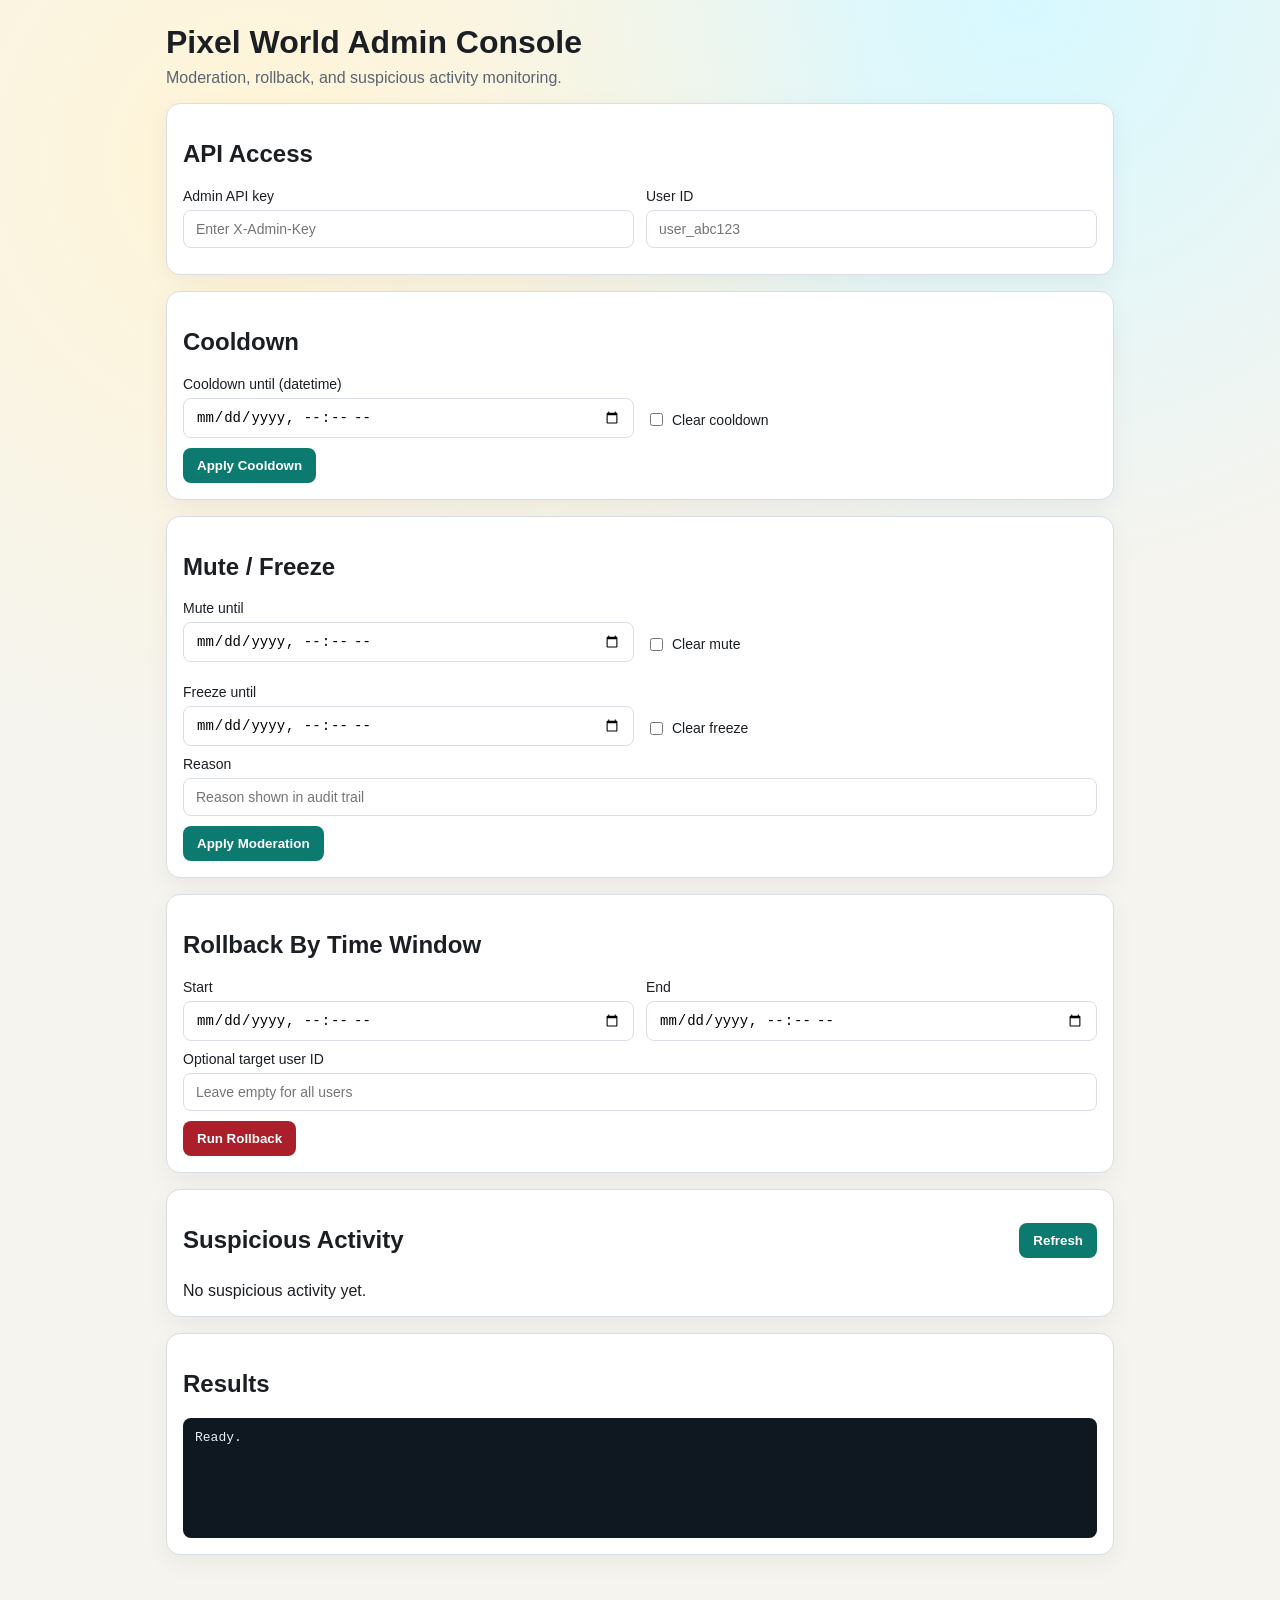
==== admin.html @ a205a8d2 "A lot of Changes" ====
<!DOCTYPE html>
<html lang="en">

<head>
    <meta charset="UTF-8">
    <meta name="viewport" content="width=device-width, initial-scale=1.0">
    <title>Pixel World Admin</title>
    <link rel="stylesheet" href="static/css/admin.css">
</head>

<body>
    <main class="admin-wrap">
        <header class="hero">
            <h1>Pixel World Admin Console</h1>
            <p>Moderation, rollback, and suspicious activity monitoring.</p>
        </header>

        <section class="card">
            <h2>API Access</h2>
            <div class="grid2">
                <label>
                    Admin API key
                    <input id="adminKey" type="password" placeholder="Enter X-Admin-Key" autocomplete="off">
                </label>
                <label>
                    User ID
                    <input id="userId" type="text" placeholder="user_abc123" autocomplete="off">
                </label>
            </div>
        </section>

        <section class="card">
            <h2>Cooldown</h2>
            <div class="grid2">
                <label>
                    Cooldown until (datetime)
                    <input id="cooldownUntil" type="datetime-local">
                </label>
                <label class="inline-check">
                    <input id="clearCooldown" type="checkbox">
                    Clear cooldown
                </label>
            </div>
            <button id="applyCooldown">Apply Cooldown</button>
        </section>

        <section class="card">
            <h2>Mute / Freeze</h2>
            <div class="grid2">
                <label>
                    Mute until
                    <input id="muteUntil" type="datetime-local">
                </label>
                <label class="inline-check">
                    <input id="clearMute" type="checkbox">
                    Clear mute
                </label>
                <label>
                    Freeze until
                    <input id="freezeUntil" type="datetime-local">
                </label>
                <label class="inline-check">
                    <input id="clearFreeze" type="checkbox">
                    Clear freeze
                </label>
            </div>
            <label>
                Reason
                <input id="moderationReason" type="text" placeholder="Reason shown in audit trail">
            </label>
            <button id="applyModeration">Apply Moderation</button>
        </section>

        <section class="card">
            <h2>Rollback By Time Window</h2>
            <div class="grid2">
                <label>
                    Start
                    <input id="rollbackStart" type="datetime-local">
                </label>
                <label>
                    End
                    <input id="rollbackEnd" type="datetime-local">
                </label>
            </div>
            <label>
                Optional target user ID
                <input id="rollbackUserId" type="text" placeholder="Leave empty for all users">
            </label>
            <button id="runRollback" class="danger">Run Rollback</button>
        </section>

        <section class="card">
            <div class="row">
                <h2>Suspicious Activity</h2>
                <button id="refreshSuspicious">Refresh</button>
            </div>
            <div id="suspiciousList" class="list">No suspicious activity yet.</div>
        </section>

        <section class="card">
            <h2>Results</h2>
            <pre id="resultBox">Ready.</pre>
        </section>
    </main>

    <script src="static/js/admin.js" defer></script>
</body>

</html>
---- static/css/admin.css ----
:root {
    --bg: #f5f4ef;
    --card: #ffffff;
    --text: #1b1f24;
    --muted: #5b6470;
    --border: #d8dde6;
    --accent: #0d7a6f;
    --danger: #ab1f2b;
}

* {
    box-sizing: border-box;
}

body {
    margin: 0;
    font-family: "Segoe UI", "Trebuchet MS", sans-serif;
    color: var(--text);
    background: radial-gradient(circle at 20% 10%, #fff5d6, transparent 35%),
        radial-gradient(circle at 80% 0%, #d6f9ff, transparent 30%),
        var(--bg);
}

.admin-wrap {
    max-width: 980px;
    margin: 0 auto;
    padding: 24px 16px 48px;
}

.hero h1 {
    margin: 0;
}

.hero p {
    margin-top: 8px;
    color: var(--muted);
}

.card {
    margin-top: 16px;
    padding: 16px;
    background: var(--card);
    border: 1px solid var(--border);
    border-radius: 14px;
    box-shadow: 0 8px 24px rgba(0, 0, 0, 0.05);
}

.grid2 {
    display: grid;
    grid-template-columns: repeat(2, minmax(0, 1fr));
    gap: 12px;
}

label {
    display: flex;
    flex-direction: column;
    gap: 6px;
    margin-bottom: 10px;
    font-size: 14px;
}

.inline-check {
    flex-direction: row;
    align-items: center;
    margin-top: 26px;
}

input {
    border: 1px solid var(--border);
    border-radius: 8px;
    padding: 10px 12px;
    font-size: 14px;
}

button {
    border: none;
    border-radius: 8px;
    padding: 10px 14px;
    background: var(--accent);
    color: #fff;
    font-weight: 600;
    cursor: pointer;
}

button.danger {
    background: var(--danger);
}

.row {
    display: flex;
    justify-content: space-between;
    align-items: center;
}

.list {
    margin-top: 8px;
    display: grid;
    gap: 8px;
}

.list-item {
    border: 1px solid var(--border);
    border-radius: 8px;
    padding: 10px;
    background: #fbfbfb;
}

pre {
    margin: 0;
    padding: 12px;
    border-radius: 8px;
    background: #0f1720;
    color: #e6edf6;
    min-height: 120px;
    overflow: auto;
}

@media (max-width: 720px) {
    .grid2 {
        grid-template-columns: 1fr;
    }

    .inline-check {
        margin-top: 0;
    }
}
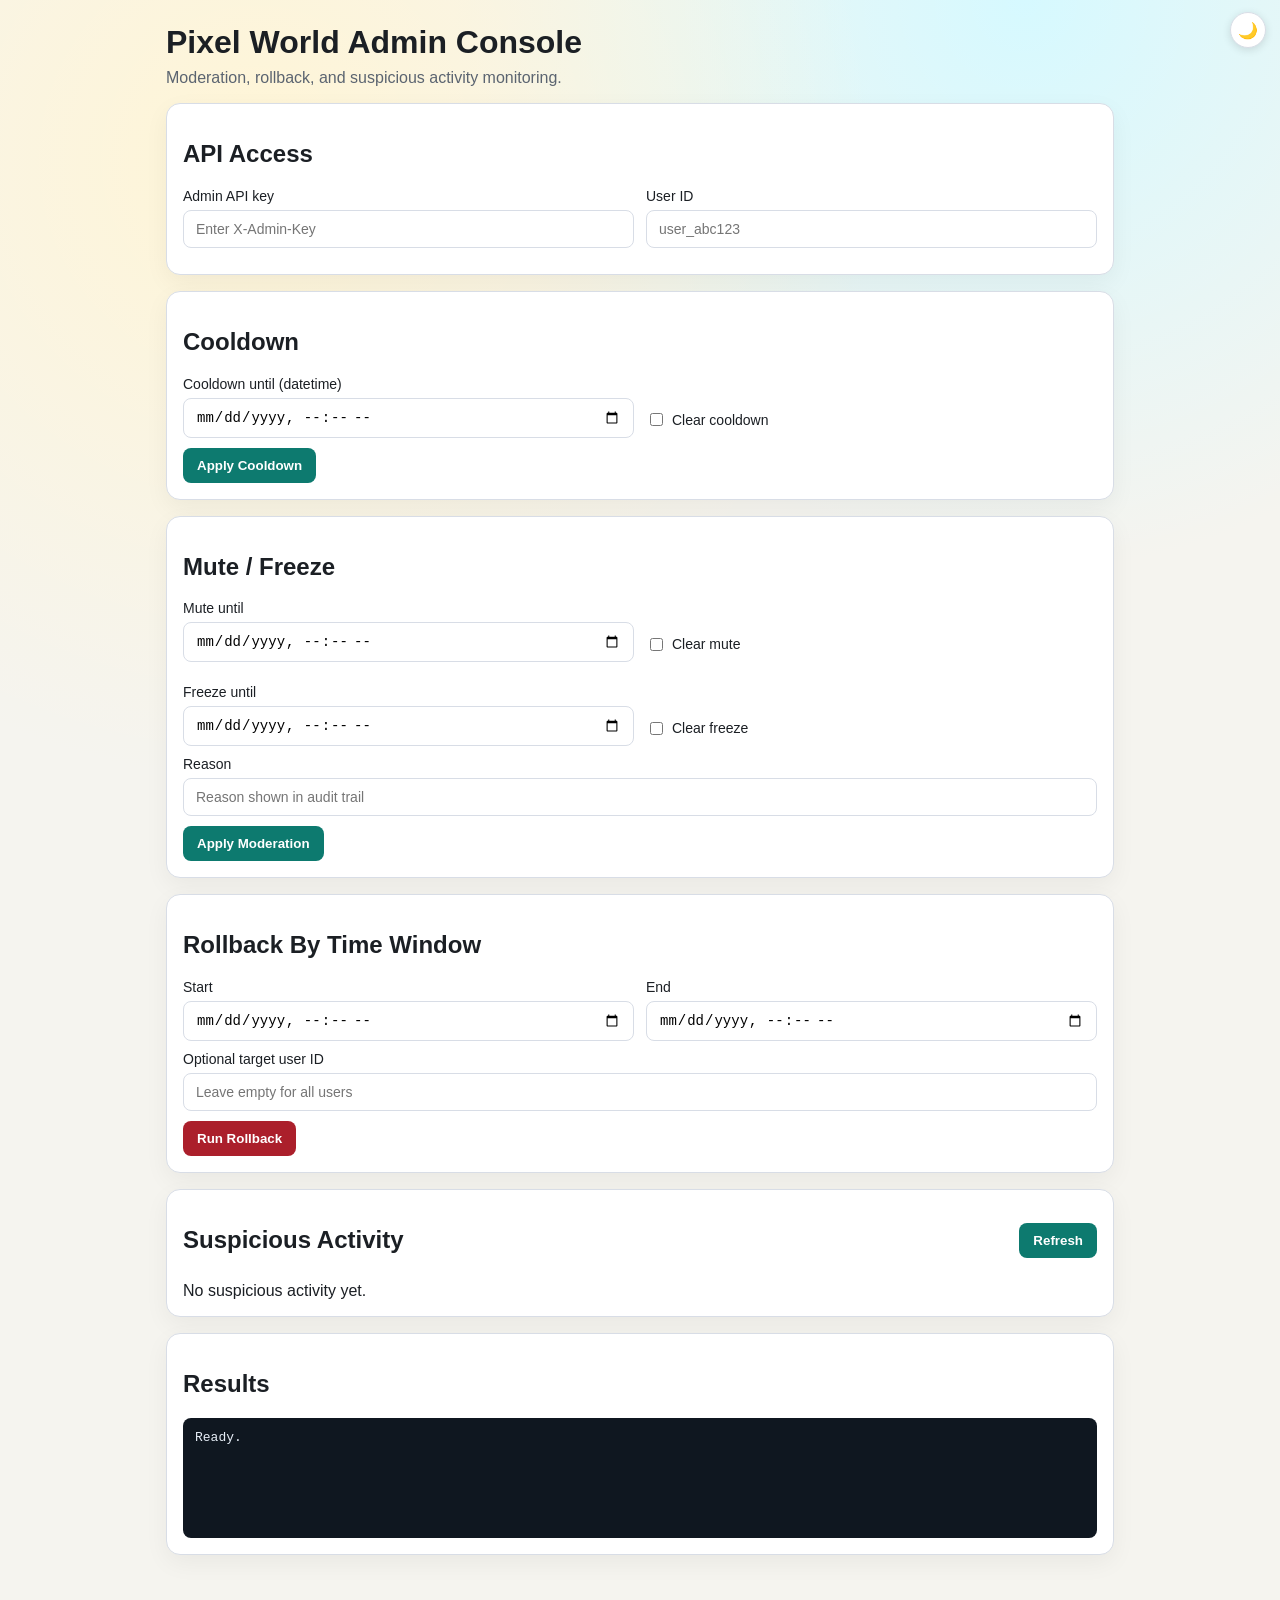
==== commit 148bbf9c: "Added New Features" ====
--- a/admin.html
+++ b/admin.html
@@ -105,6 +105,8 @@
     </main>
 
     <script src="static/js/admin.js" defer></script>
+    <!-- Fixed corner theme toggle -->
+    <button class="corner-theme-btn" id="adminThemeToggle" title="Toggle dark/light mode">🌙</button>
 </body>
 
 </html>
--- a/static/css/admin.css
+++ b/static/css/admin.css
@@ -6,6 +6,55 @@
     --border: #d8dde6;
     --accent: #0d7a6f;
     --danger: #ab1f2b;
+}
+
+body.dark-theme {
+    --bg: #0b0f17;
+    --card: #141922;
+    --text: #eaf2ff;
+    --muted: #8899bb;
+    --border: rgba(255, 255, 255, 0.10);
+    --accent: #22c9b8;
+    --danger: #e05555;
+    background: radial-gradient(circle at 20% 10%, rgba(78, 115, 255, 0.15), transparent 35%),
+        radial-gradient(circle at 80% 0%, rgba(22, 201, 184, 0.08), transparent 30%),
+        var(--bg);
+}
+body.dark-theme input,
+body.dark-theme select {
+    background: #1a2030;
+    color: var(--text);
+    border-color: var(--border);
+}
+body.dark-theme .list-item {
+    background: #1a2030;
+}
+body.dark-theme pre {
+    background: #070a10;
+}
+
+/* Corner theme toggle button */
+.corner-theme-btn {
+    position: fixed;
+    top: 12px;
+    right: 14px;
+    z-index: 100;
+    width: 36px;
+    height: 36px;
+    border-radius: 50%;
+    border: 1px solid var(--border);
+    background: var(--card);
+    cursor: pointer;
+    display: flex;
+    align-items: center;
+    justify-content: center;
+    font-size: 16px;
+    transition: background 0.15s, border-color 0.15s;
+    padding: 0;
+    box-shadow: 0 2px 8px rgba(0,0,0,0.12);
+}
+.corner-theme-btn:hover {
+    background: var(--border);
 }
 
 * {
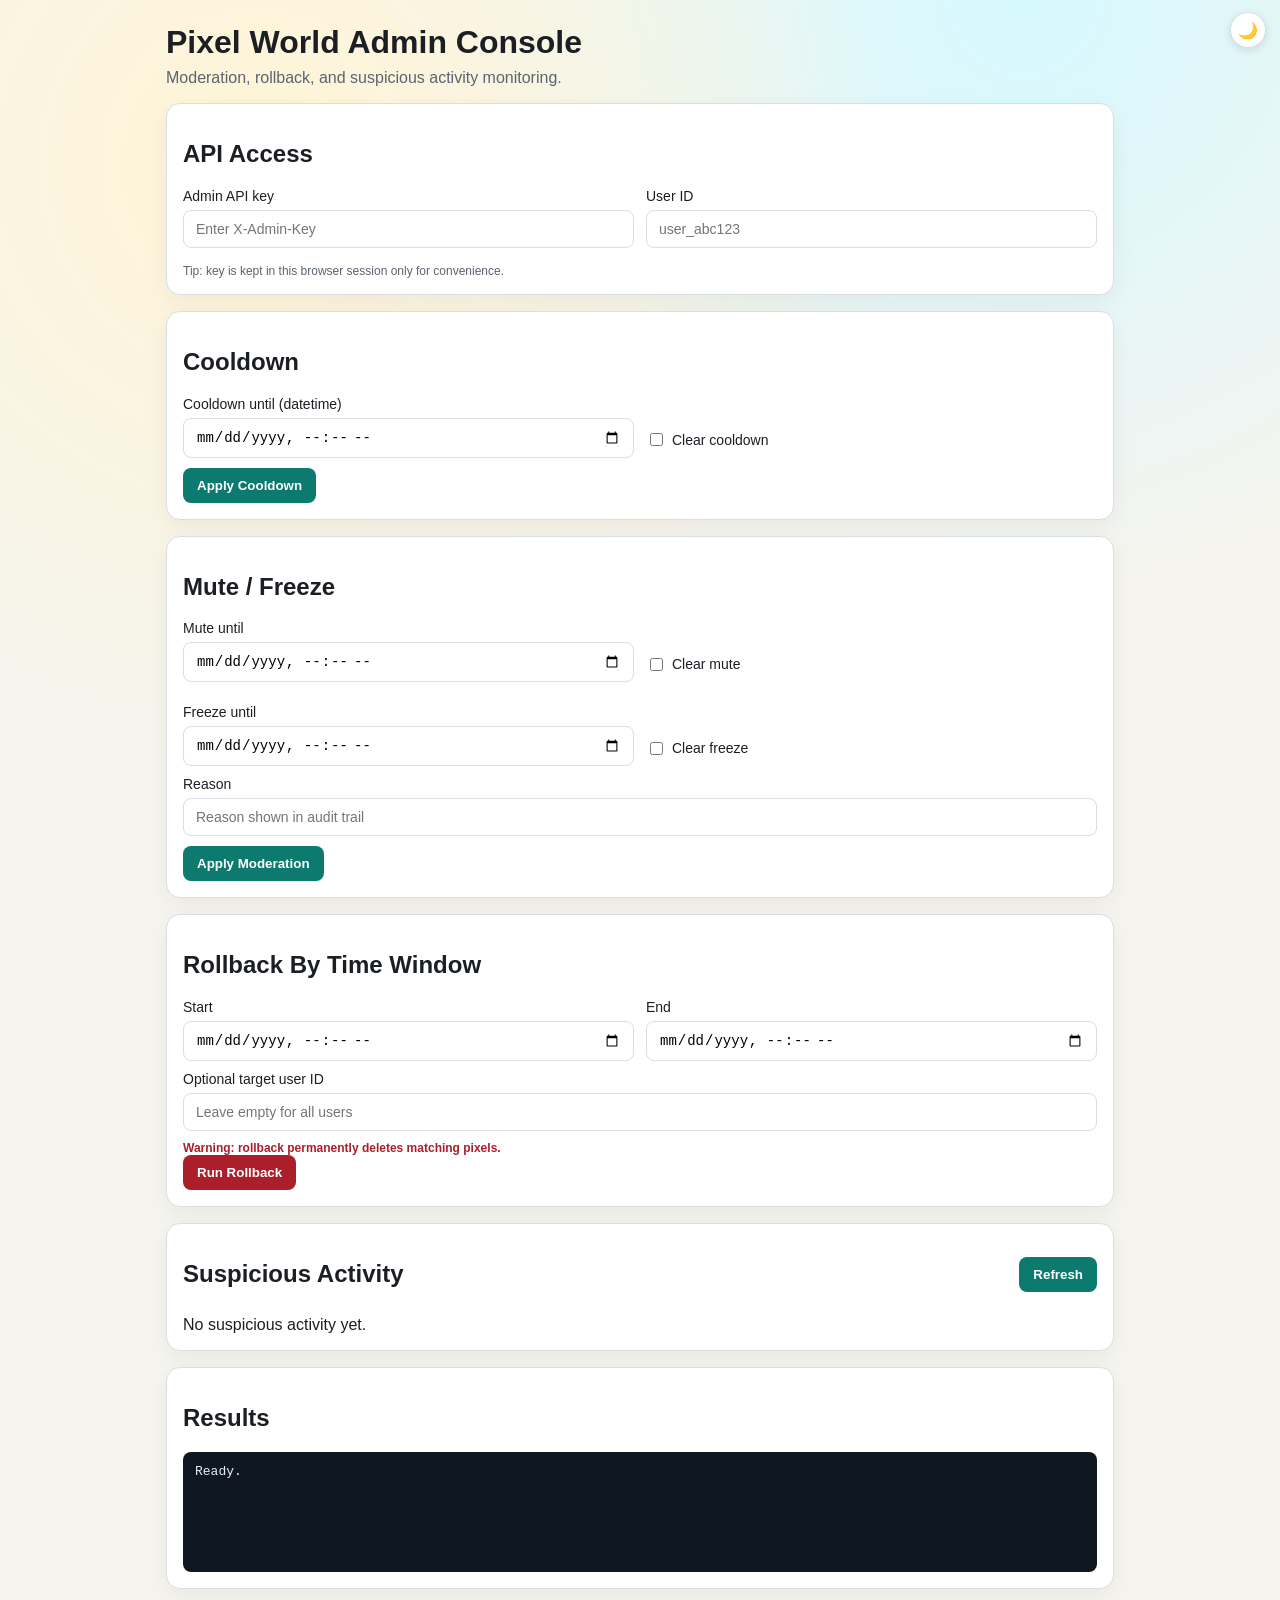
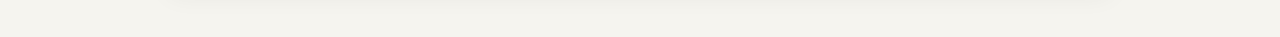
==== commit ff782ce5: "New UI" ====
--- a/admin.html
+++ b/admin.html
@@ -27,6 +27,7 @@
                     <input id="userId" type="text" placeholder="user_abc123" autocomplete="off">
                 </label>
             </div>
+            <p class="hint">Tip: key is kept in this browser session only for convenience.</p>
         </section>
 
         <section class="card">
@@ -87,6 +88,7 @@
                 Optional target user ID
                 <input id="rollbackUserId" type="text" placeholder="Leave empty for all users">
             </label>
+            <p class="hint danger-text">Warning: rollback permanently deletes matching pixels.</p>
             <button id="runRollback" class="danger">Run Rollback</button>
         </section>
 
--- a/static/css/admin.css
+++ b/static/css/admin.css
@@ -85,6 +85,17 @@
     color: var(--muted);
 }
 
+.hint {
+    margin: 6px 0 0;
+    font-size: 12px;
+    color: var(--muted);
+}
+
+.danger-text {
+    color: var(--danger);
+    font-weight: 600;
+}
+
 .card {
     margin-top: 16px;
     padding: 16px;
@@ -131,6 +142,11 @@
     cursor: pointer;
 }
 
+button:disabled {
+    opacity: 0.65;
+    cursor: not-allowed;
+}
+
 button.danger {
     background: var(--danger);
 }
